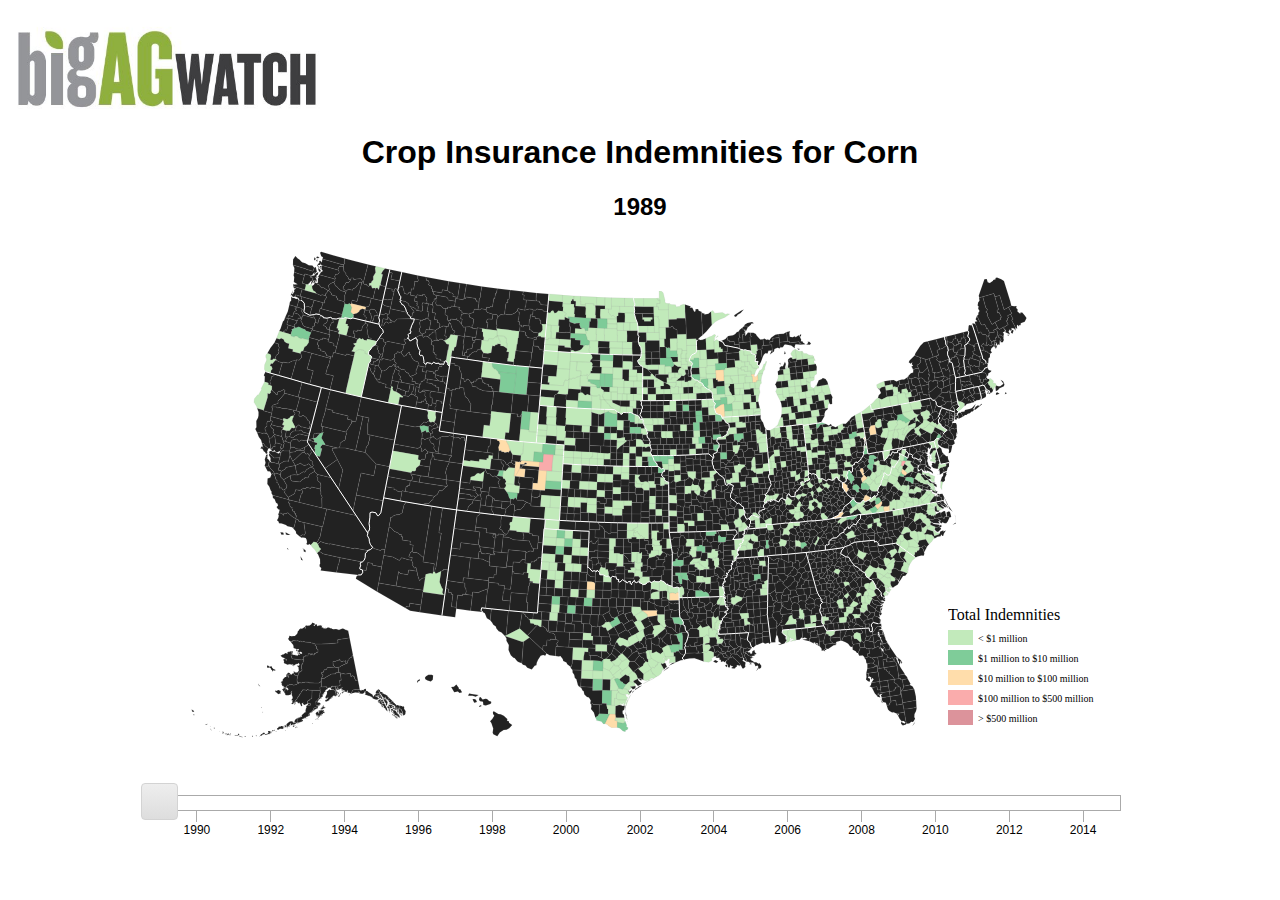
==== aggregate.html @ f53b41ae "Lots of changes" ====
<!DOCTYPE html>
<!--<html lang="en" manifest="crop-insurance.appcache">-->
<html lang="en">
<head>
    <meta charset="UTF-8">
    <title>Crop Insurance</title>
    <!--<meta name="viewport" content="width=device-width, initial-scale=1">-->
    <link rel="shortcut icon" href="favicon.ico" type="image/x-icon">
    <link rel="icon" href="favicon.ico" type="image/x-icon">
    <link href="d3.slider.css" rel='stylesheet' type='text/css'>
    <style>
        h1, h2 {
            font-family: Helvetica, Arial, sans-serif;
            text-align: center;
        }

        .county {
            stroke: #DDD;
            stroke-width: .1px;
            stroke-linejoin: round;
        }

        .states {
            fill: none;
            stroke: #FFF;
            stroke-linejoin: round;
        }

        .map-container {
            width: 960px;
            margin: 0 auto;
        }

        #the-year {
            text-align: center;
        }

        #map {
            position: relative;
        }

        #map-legend {
            position: absolute;
            right: 0;
            bottom: 0;
            width: 172px;
            height: 160px;
        }

        #map-slider {
            margin-top: 50px;
        }

    </style>
</head>
<body>

<div class="pure-g">
    <div class="pure-u-1">
        <img src="bigagwatch-logo.jpg" width="316.8" height="100.8">
        <h1>Crop Insurance Indemnities for Corn</h1>
        <h2 id="the-year">1989</h2>
    </div>
    <div class="pure-u-1">
        <div id="map" class="map-container">
            <svg id="map-legend" style="display: none;">
                <text x="0" y="35" fill="black">Total Indemnities</text>
            </svg>
        </div>
        <div id="map-slider" class="map-container"></div>
    </div>
    <div class="pure-u-1">
    </div>
</div>

<script src="d3.min.js"></script>
<script src="topojson.min.js"></script>
<script src="d3-queue.v2.min.js"></script>
<script src="d3.slider.js"></script>
<script>
    //
    // GLOBALS
    //
    var map_csv = {
        y1989: "",
        y1990: "",
        y1991: "",
        y1992: "",
        y1993: "",
        y1994: "",
        y1995: "",
        y1996: "",
        y1997: "",
        y1998: "",
        y1999: "",
        y2000: "",
        y2001: "",
        y2002: "",
        y2003: "",
        y2004: "",
        y2005: "",
        y2006: "",
        y2007: "",
        y2008: "",
        y2009: "",
        y2010: "",
        y2011: "",
        y2012: "",
        y2013: "",
        y2014: "",
        y2015: ""
    };
    var width = 960, height = 500;
    var path = d3.geo.path();

    // define the map size
    var map_graphic = d3.select("#map")
            .append("svg")
            .attr("id", "map-graphic")
            .attr("width", width)
            .attr("height", height);

    //
    // MAP
    //
    function buildMap(callback) {
        d3.json('us.json', function (error, us) {
            if (error) throw error;

            map_graphic.selectAll('path')
                    .data(topojson.feature(us, us.objects.counties).features)
                    .enter()
                    .append('path')
                    .attr('class', 'county')
                    .attr('cid', function (d) {
                        return d.id
                    })
                    .attr('d', path);

            map_graphic.append("path")
                    .datum(topojson.mesh(us, us.objects.states, function(a, b) { return a.id !== b.id; }))
                    .attr("class", "states")
                    .attr("d", path);

            callback(null)
        });
        console.log('... built map');
    }

    //
    // LOAD INITIAL CSV DATA
    //
    function loadCSV(callback) {
        d3.csv('data/corn_indem_1989.csv', function (error, data) {
            // n = name
            // i = id
            // t = total
            map_csv.y1989 = data.map(function (d) {
                return {
                    n: d["n"],
                    i: d["i"],
                    t: +d["t"],
                };
            });

            // send finish signal
            callback(null)
        });
        console.log('... loaded csv');
    }

    //
    // TOOL TIP FOR MAP
    //
    var tooltip = d3.select("body")
            .append("div")
            .append('p')
            .attr('id', 'tool-tip')
            .style("position", "absolute")
            .style("z-index", "10")
            .style("visibility", "hidden");

    //
    // HUMAN READABLE NUMBERS
    //
    function humanNumber(hn) {

        // round it off
        var mr = (Math.round(hn)).toString();

        // local variable for scenarios
        var money = '';

        // scenarios
        if (mr.length < 3) {
            // not much
            money = '$' + mr
        }
        else if (mr.length > 2 && mr.length < 7) {
            // up to hundred thousand
            money = '$' + mr.replace(/\B(?=(\d{3})+(?!\d))/g, ",");
        }
        else if (mr.length > 6 && mr.length < 10) {
            // up to x million, rounded up
            var amt = mr.replace(/\B(?=(\d{6})+(?!\d))/g, ".");
            money = '$' + parseFloat(amt).toFixed(2) + ' million'
        }
        else if (mr.length > 9) {
            // up to x billion, rounded up
            var amt = mr.replace(/\B(?=(\d{9})+(?!\d))/g, ".");
            money = '$' + parseFloat(amt).toFixed(2) + ' billion'
        }

        return money
    }

    //
    // MAP DATA
    //
    function mapData(map_data) {

        // map data keys
        var map_d = d3.nest().key(function(d){return d.i}).map(map_csv[map_data]);

        // find minimum value in the array
        var map_data_min = map_csv[map_data].reduce(function (min, x) {
            return Math.min(min, x.t);
        }, 0);

        // find maximum value in the array
        var map_data_max = map_csv[map_data].reduce(function (max, x) {
            return Math.max(max, x.t);
        }, 0);

        // legend scale
        var legend_scale = [
                "< $1 million",
                "$1 million to $10 million",
                "$10 million to $100 million",
                "$100 million to $500 million",
                "> $500 million"
        ];


        // color scheme
        var color_scheme = ["#85d678", "#009933", "#ffbc57", "#f55a5a", "#ba2738"];
        var colorize = d3.scale.threshold()
                .domain([1000000, 10000000, 100000000, 500000000])
                .range(color_scheme);

        console.log( map_data_max );


        // clean up the map by resetting the fill value
        d3.select('#map')
                .selectAll('.county')
                .style('fill', '#222')
                .style('opacity', 1);

        // loop through the csv defined by the bar variable, select each county, and assign a value
        var dmap = d3.select('#map-graphic')
                .selectAll('path');

        dmap.filter(function(d){return map_d[d.id]})
                .style("opacity", .5)
                .style("fill", function (d) {
                    return colorize(map_d[d.id][0].t)
                })
                .style('stroke', 'black')
                .on("mouseover", function (d) {
                    tooltip.html(map_d[d.id][0].n + " County, " + humanNumber(map_d[d.id][0].t))
                            .style('padding', '3px 8px')
                            .style('font-family', 'arial')
                            .style('background-color', '#222')
                            .style('color', 'white');

                    return tooltip.style("visibility", "visible");
                })
                .on("mousemove", function () {
                    return tooltip.style("top", (event.pageY - 10) + "px").style("left", (event.pageX + 10) + "px");
                })
                .on("mouseout", function () {
                    return tooltip.style("visibility", "hidden");
                });

        // create the map legend
        var map_legend = d3.select('#map-legend')
                .style('font-family', 'Verdana')
                .style('display', 'block')
                .selectAll('g')
                .data(color_scheme);

        var map_legend_enter = map_legend.enter().append('g');

        // add text labels to the map legend
        map_legend_enter.append('text')
                .data(legend_scale)
                .text(function (d) {return d})
                .attr('fill', 'black')
                .attr('x', '30')
                .attr('font-size', '10')
                .attr('y', function (d, i) {
                    return i * 20 + 57
                });

        // add colored boxes to the map legend
        map_legend.append('rect')
                .style('fill', function (d) {
                    return d
                })
                .attr('x', 0)
                .attr('y', function (d, i) {
                    return i * 20 + 45
                })
                .attr('height', '15')
                .attr('width', '25')
                .style('opacity', '.5');
    }

    //
    // DO STUFF AFTER CSV FINISHES LOADING
    //
    var q = d3_queue.queue(1);
    q.defer(buildMap);
    q.defer(loadCSV);
    q.await(function () {
        mapData('y1989');

        console.log("... loading other years");

        // load the rest of the data
        for (var i = 1; i < Object.keys(map_csv).length; i++) {

            // defer each for cycle
            var qq = d3_queue.queue(2);
            qq.defer(function (callback) {

                // set variables
                var x = (i + 1989).toString();
                var y = 'y' + (i + 1989).toString();

                // cycle through each year
                var file_name = 'data/corn_indem_' + (x).toString() + '.csv';

                // load the csv file
                d3.csv(file_name, function (error, data) {
                    map_csv[y] = data.map(function (d) {
                        return {
                            n: d["n"],
                            i: d["i"],
                            t: +d["t"],
                        };
                    });

                    // status update
                    console.log("... loaded " + x);
                });

                // task completion callback
                callback(null)
            });
        }

        qq.awaitAll(function () {
            d3.select('#map-slider').call(
                    d3.slider().axis(true).min(1989).max(2015).step(1).on('slide', function (evt, value) {

                        // remove legend groups
                        if (d3.select('#map-legend').selectAll('g')) {
                            d3.select('#map-legend').selectAll('g').remove();
                        }

                        // rebuild the map with the data
                        mapData('y' + value);

                        // update the year at the top of the page
                        d3.select('#the-year').html(value)
                    })
            );
        })

    });
</script>
</body>
</html>
---- d3.slider.css ----
.d3-slider {
    position: relative;
    font-family: Verdana,Arial,sans-serif;
    font-size: 1.1em;
    border: 1px solid #aaaaaa;
    z-index: 2;
}

.d3-slider-horizontal {
    height: .8em;
}

.d3-slider-range {
    background:#2980b9;
    left:0px;
    right:0px;
    height: 0.8em;
    position: absolute;
}

.d3-slider-range-vertical {
    background:#2980b9;
    left:0px;
    right:0px;
    position: absolute;
    top:0;
}

.d3-slider-vertical {
    width: .8em;
    height: 100px;
}

.d3-slider-handle {
    position: absolute;
    width: 2em;
    height: 2em;
    border: 1px solid #d3d3d3;
    border-radius: 4px;
    background: #eee;
    background: linear-gradient(to bottom, #eee 0%, #ddd 100%);
    z-index: 3;
}

.d3-slider-handle:hover {
    border: 1px solid #999999;
}

.d3-slider-horizontal .d3-slider-handle {
    top: -.7em;
    margin-left: -1.1em;
}

.d3-slider-axis {
    position: relative;
    z-index: 1;
}

.d3-slider-axis-bottom {
    top: .8em;
}

.d3-slider-axis-right {
    left: .8em;
}

.d3-slider-axis path {
    stroke-width: 0;
    fill: none;
}

.d3-slider-axis line {
    fill: none;
    stroke: #aaa;
    shape-rendering: crispEdges;
}

.d3-slider-axis text {
    font-size: 12px;
}

.d3-slider-vertical .d3-slider-handle {
    left: -.25em;
    margin-left: 0;
    margin-bottom: -.6em;
}
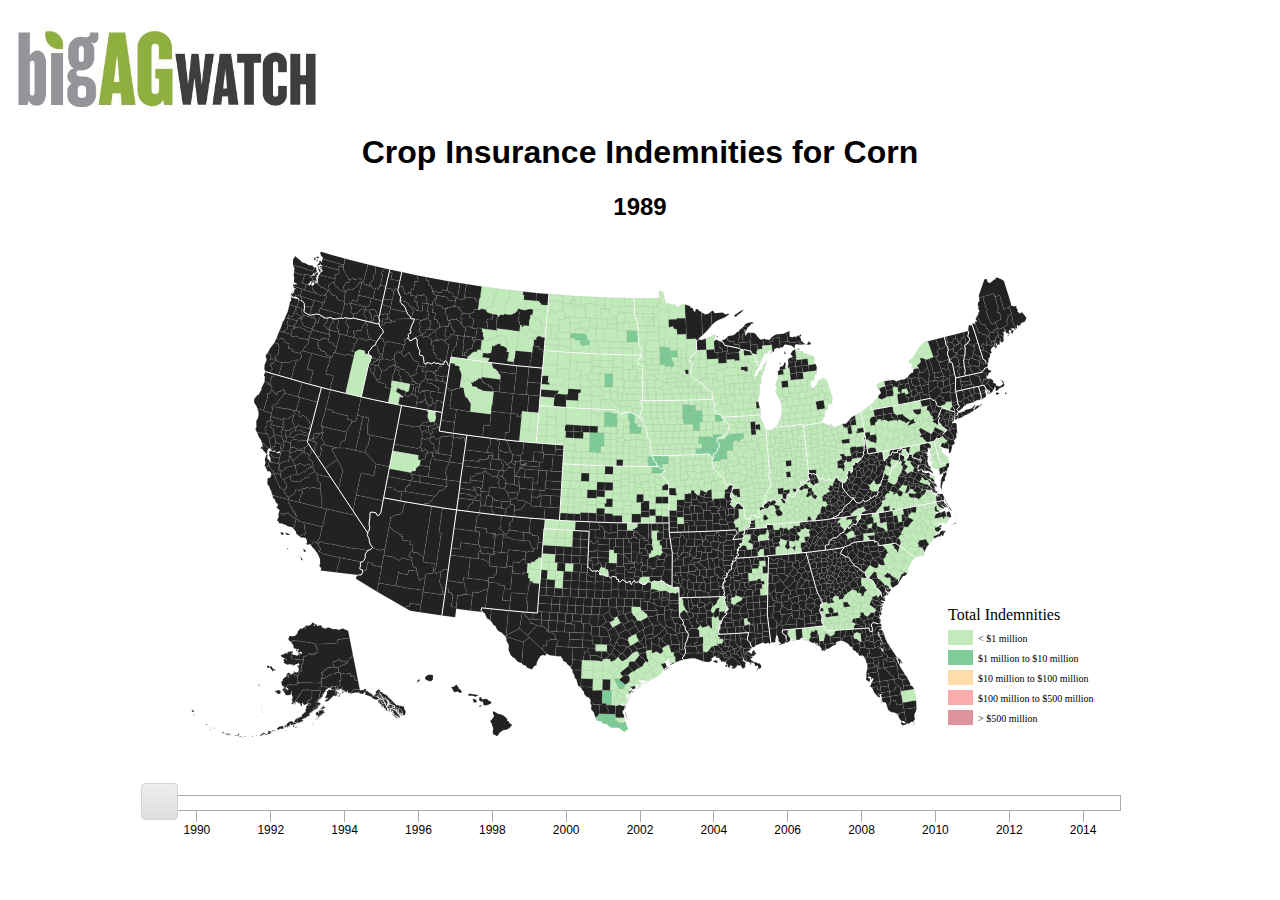
==== commit 3ef34608: "SQL join and group by statements were incorrect producing the wrong data" ====
--- a/aggregate.html
+++ b/aggregate.html
@@ -133,6 +133,7 @@
                     .append('path')
                     .attr('class', 'county')
                     .attr('cid', function (d) {
+                        console.log(d.properties)
                         return d.id
                     })
                     .attr('d', path);
@@ -248,9 +249,6 @@
                 .domain([1000000, 10000000, 100000000, 500000000])
                 .range(color_scheme);
 
-        console.log( map_data_max );
-
-
         // clean up the map by resetting the fill value
         d3.select('#map')
                 .selectAll('.county')
@@ -348,7 +346,7 @@
                         return {
                             n: d["n"],
                             i: d["i"],
-                            t: +d["t"],
+                            t: +d["t"]
                         };
                     });
 
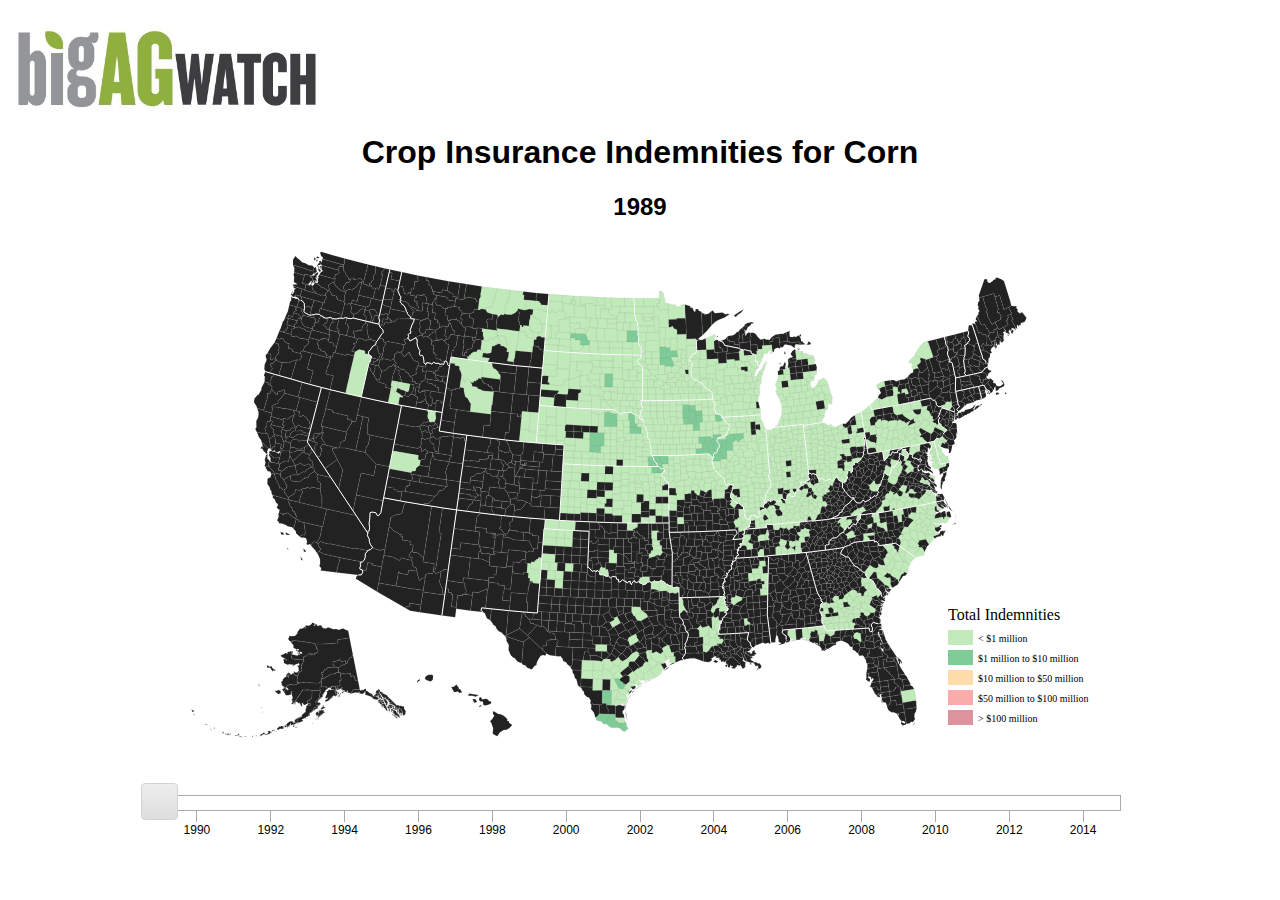
==== commit b8b76eb7: "tweak scales for ratio and aggregate" ====
--- a/aggregate.html
+++ b/aggregate.html
@@ -133,7 +133,6 @@
                     .append('path')
                     .attr('class', 'county')
                     .attr('cid', function (d) {
-                        console.log(d.properties)
                         return d.id
                     })
                     .attr('d', path);
@@ -237,16 +236,16 @@
         var legend_scale = [
                 "< $1 million",
                 "$1 million to $10 million",
-                "$10 million to $100 million",
-                "$100 million to $500 million",
-                "> $500 million"
+                "$10 million to $50 million",
+                "$50 million to $100 million",
+                "> $100 million"
         ];
 
 
         // color scheme
         var color_scheme = ["#85d678", "#009933", "#ffbc57", "#f55a5a", "#ba2738"];
         var colorize = d3.scale.threshold()
-                .domain([1000000, 10000000, 100000000, 500000000])
+                .domain([1000000, 10000000, 50000000, 100000000])
                 .range(color_scheme);
 
         // clean up the map by resetting the fill value
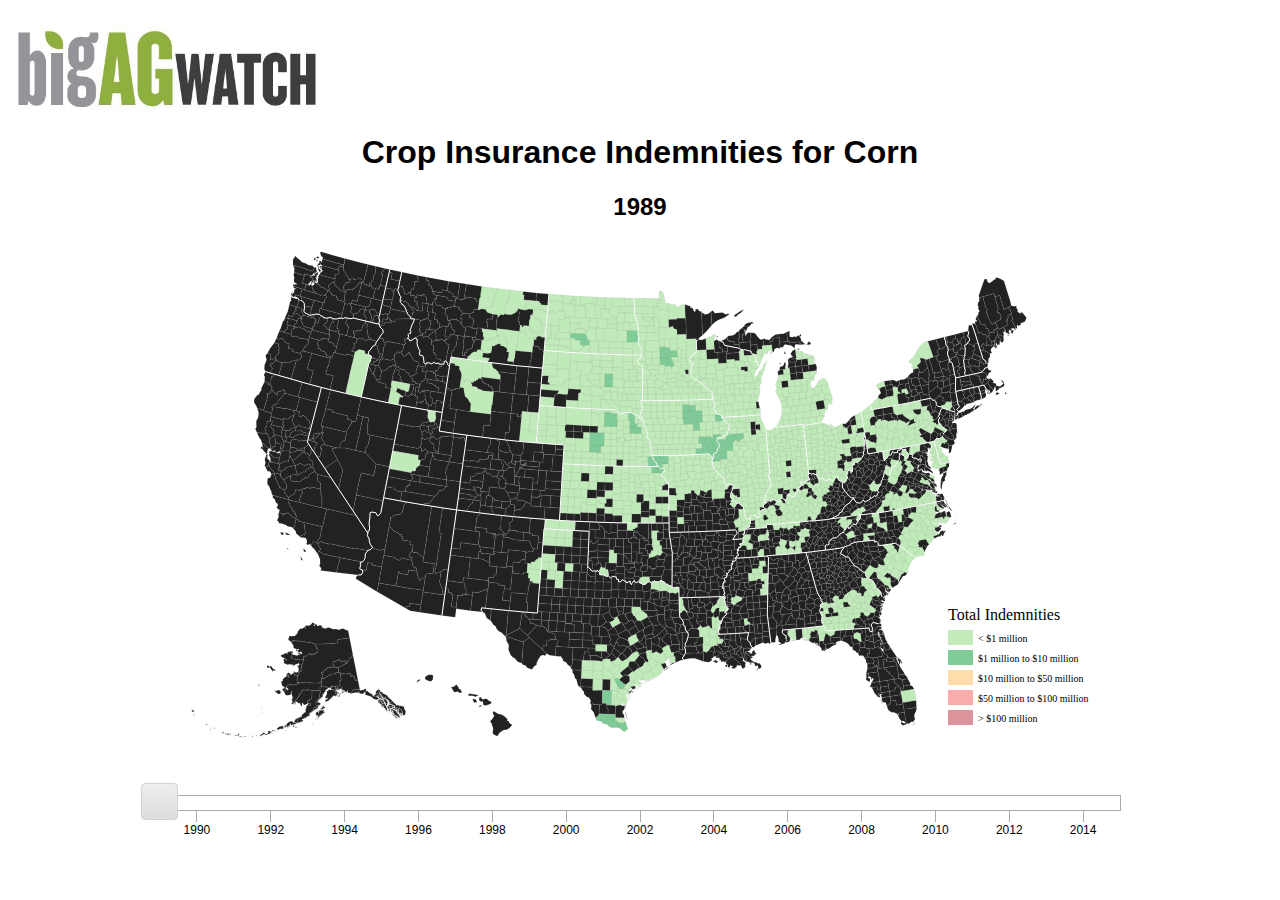
==== commit 452c9694: "Fixed reset and stroke color" ====
--- a/aggregate.html
+++ b/aggregate.html
@@ -15,7 +15,7 @@
         }
 
         .county {
-            stroke: #DDD;
+            stroke: #EEE;
             stroke-width: .1px;
             stroke-linejoin: round;
         }
@@ -248,11 +248,15 @@
                 .domain([1000000, 10000000, 50000000, 100000000])
                 .range(color_scheme);
 
-        // clean up the map by resetting the fill value
+        // reset the map
         d3.select('#map')
                 .selectAll('.county')
                 .style('fill', '#222')
-                .style('opacity', 1);
+                .style('opacity', 1)
+                .style('stroke', '#EEE')
+                .on("mouseover", function () { return null })
+                .on("mousemove", function () { return null })
+                .on("mouseout", function () { return null });
 
         // loop through the csv defined by the bar variable, select each county, and assign a value
         var dmap = d3.select('#map-graphic')
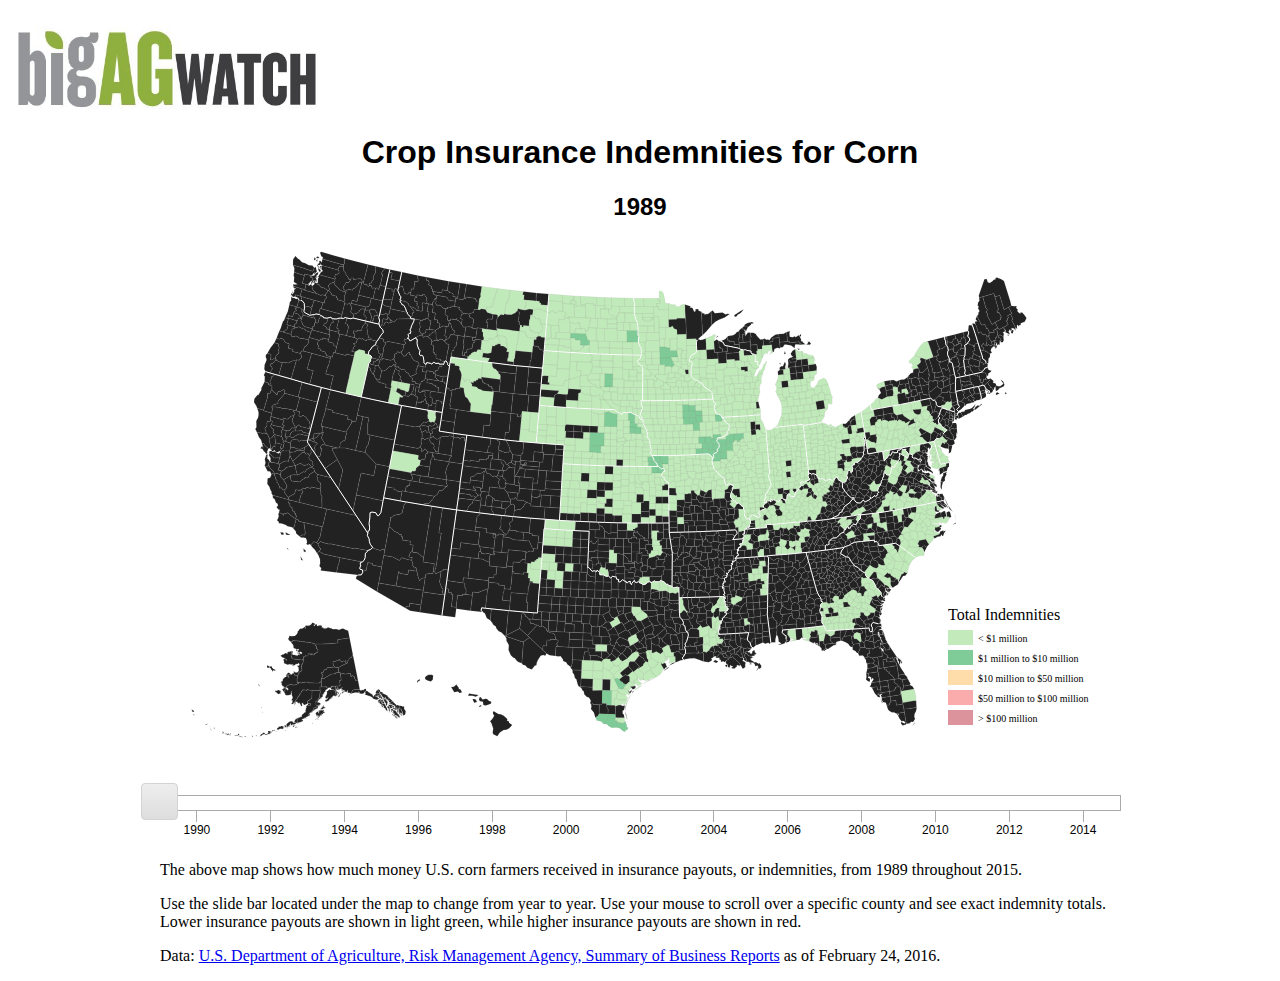
==== commit bd01cb77: "update text and legend" ====
--- a/aggregate.html
+++ b/aggregate.html
@@ -49,6 +49,7 @@
 
         #map-slider {
             margin-top: 50px;
+            margin-bottom: 50px;
         }
 
     </style>
@@ -69,7 +70,10 @@
         </div>
         <div id="map-slider" class="map-container"></div>
     </div>
-    <div class="pure-u-1">
+    <div class="map-container">
+        <p>The above map shows how much money U.S. corn farmers received in insurance payouts, or indemnities, from 1989 throughout 2015.</p>
+        <p>Use the slide bar located under the map to change from year to year. Use your mouse to scroll over a specific county and see exact indemnity totals. Lower insurance payouts are shown in light green, while higher insurance payouts are shown in red.</p>
+        <p>Data: <a href="http://www.rma.usda.gov/data/sob/scc/index.html" target="_blank">U.S. Department of Agriculture, Risk Management Agency, Summary of Business Reports</a> as of February 24, 2016.</p>
     </div>
 </div>
 
@@ -269,9 +273,10 @@
                 })
                 .style('stroke', 'black')
                 .on("mouseover", function (d) {
-                    tooltip.html(map_d[d.id][0].n + " County, " + humanNumber(map_d[d.id][0].t))
+                    tooltip.html(map_d[d.id][0].n + " County <br>" + humanNumber(map_d[d.id][0].t))
                             .style('padding', '3px 8px')
                             .style('font-family', 'arial')
+                            .style('font-size', '.8em')
                             .style('background-color', '#222')
                             .style('color', 'white');
 
